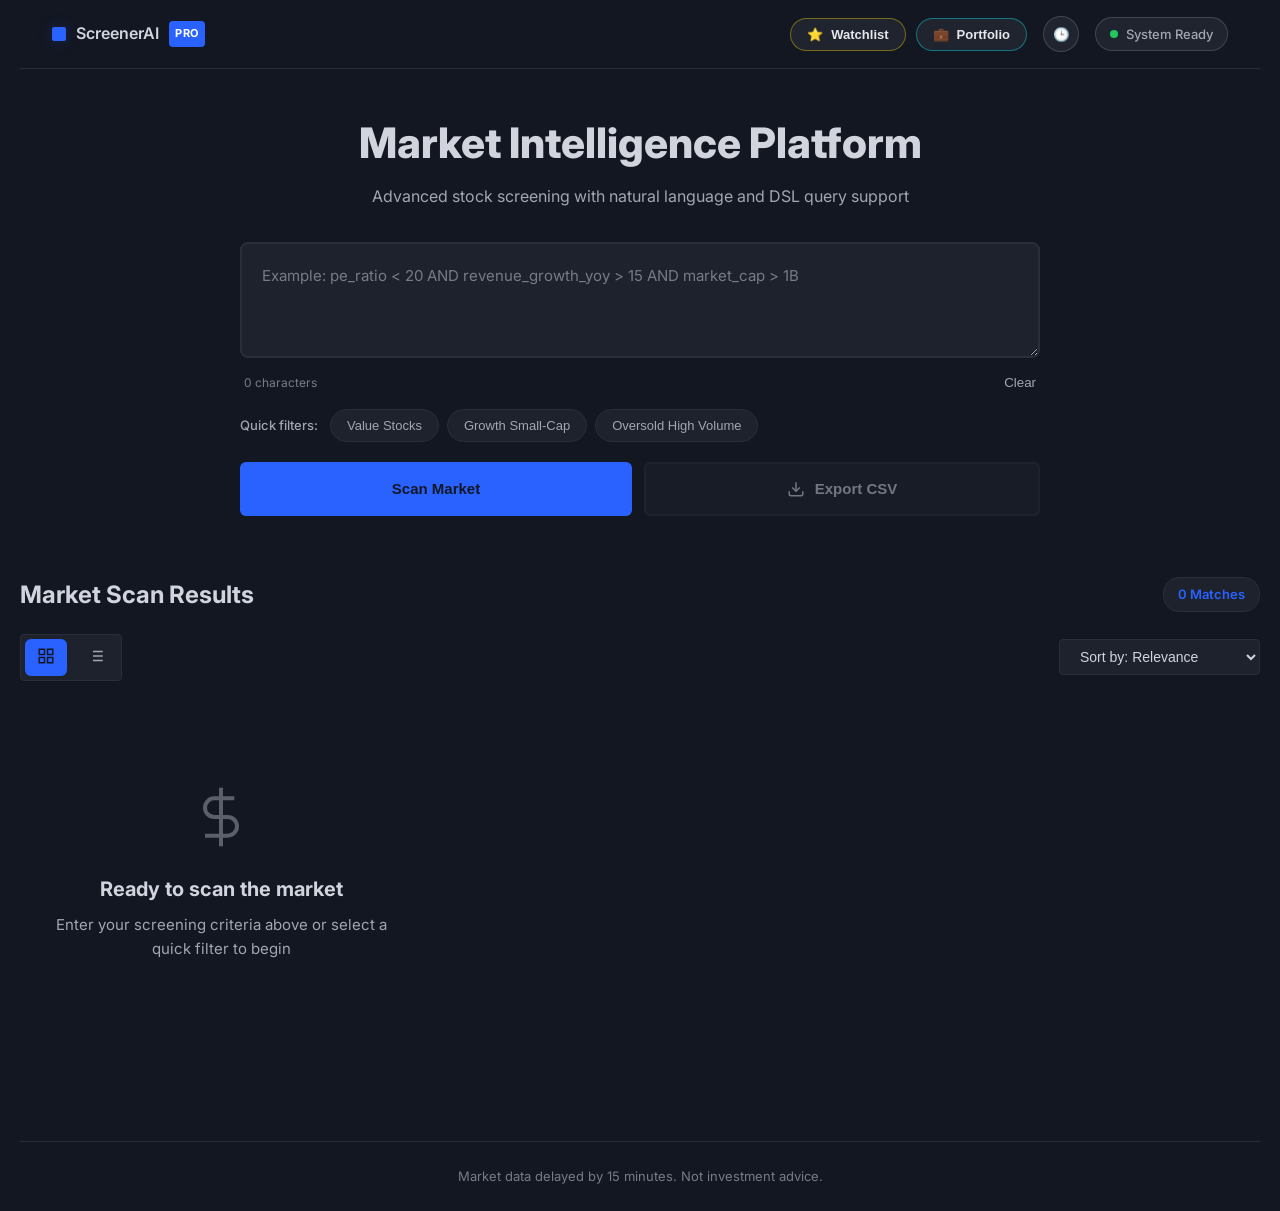
==== Frontend/index.html @ 5fd3835f "Final Submission: AI Stock Screener v1.0" ====
<!DOCTYPE html>
<html lang="en">
<head>
    <meta charset="UTF-8">
    <meta name="viewport" content="width=device-width, initial-scale=1.0">
    <meta name="description" content="Professional AI-powered stock screener with advanced filtering and real-time market intelligence">
    <title>ScreenerAI Pro | Advanced Stock Market Intelligence</title>
    <link rel="stylesheet" href="style.css?v=pro">
    <link rel="preconnect" href="https://fonts.googleapis.com">
    <link rel="preconnect" href="https://fonts.gstatic.com" crossorigin>
    <link href="https://fonts.googleapis.com/css2?family=Inter:wght@400;500;600;700;800&display=swap" rel="stylesheet">

</head>
<body>
    <div class="app-shell">

       <header class="header">
  <div class="brand">
    <div class="logo-sq"></div>
    <span class="brand-text">ScreenerAI</span>
    <span class="version-badge">PRO</span>
  </div>

  <div class="header-actions">

    <div class="nav-group">
      <button class="nav-btn watchlist-btn" id="watchlistBtn">
        ⭐ <span>Watchlist</span>
      </button>

      <button class="nav-btn portfolio-btn" onclick="window.location.href='portfolio.html'">
        💼 <span>Portfolio</span>
      </button>
    </div>

    <button class="icon-btn" id="historyBtn" title="Query History">
      🕒
    </button>

    <div class="status-pill">
      <span class="status-indicator"></span>
      System Ready
    </div>

  </div>
</header>

        <main class="main-content">

            <section class="search-section">
                <div class="section-header">
                    <h1>Market Intelligence Platform</h1>
                    <p class="subtitle">Advanced stock screening with natural language and DSL query support</p>
                </div>

                <div class="search-container">

                    <div class="query-wrapper">
                        <textarea 
                            id="queryInput" 
                            placeholder="Example: pe_ratio < 20 AND revenue_growth_yoy > 15 AND market_cap > 1B"
                            aria-label="Stock screening query"
                            rows="3"
                        ></textarea>
                        <div class="query-meta">
                            <span class="char-count" id="charCount">0 characters</span>
                            <button class="text-btn" id="clearBtn">Clear</button>
                        </div>
                    </div>

                    <div class="examples-section">
                        <span class="examples-label">Quick filters:</span>
                        <div class="example-chips">
                            <button class="chip" data-query="pe_ratio < 15 AND dividend_yield > 2">Value Stocks</button>
                            <button class="chip" data-query="revenue_growth_yoy > 20 AND market_cap < 2B">Growth Small-Cap</button>
                            <button class="chip" data-query="rsi < 30 AND volume > avg_volume * 2">Oversold High Volume</button>
                        </div>
                    </div>

                    <div class="action-row">
                        <button id="runBtn" class="action-btn primary">
                            <span id="btnText">Scan Market</span>
                            <div id="loader" class="loader" aria-hidden="true"></div>
                        </button>
                        <button id="exportBtn" class="action-btn secondary" disabled>
                            <svg width="18" height="18" viewBox="0 0 24 24" fill="none" stroke="currentColor" stroke-width="2">
                                <path d="M21 15v4a2 2 0 0 1-2 2H5a2 2 0 0 1-2-2v-4"/>
                                <polyline points="7 10 12 15 17 10"/>
                                <line x1="12" y1="15" x2="12" y2="3"/>
                            </svg>
                            Export CSV
                        </button>
                    </div>
                </div>
            </section>

            <div id="toastContainer" class="toast-container" role="alert" aria-live="assertive"></div>

            <section class="results-section">
                <div class="section-meta">
                    <div class="results-header">
                        <h2>Market Scan Results</h2>
                        <span id="stockCount" class="count-tag">0 Matches</span>
                    </div>

                    <div class="results-controls">
                        <div class="view-toggle">
                            <button class="toggle-btn active" data-view="grid" aria-label="Grid view">
                                <svg width="18" height="18" viewBox="0 0 24 24" fill="none" stroke="currentColor" stroke-width="2">
                                    <rect x="3" y="3" width="7" height="7"/>
                                    <rect x="14" y="3" width="7" height="7"/>
                                    <rect x="14" y="14" width="7" height="7"/>
                                    <rect x="3" y="14" width="7" height="7"/>
                                </svg>
                            </button>
                            <button class="toggle-btn" data-view="table" aria-label="Table view">
                                <svg width="18" height="18" viewBox="0 0 24 24" fill="none" stroke="currentColor" stroke-width="2">
                                    <line x1="8" y1="6" x2="21" y2="6"/>
                                    <line x1="8" y1="12" x2="21" y2="12"/>
                                    <line x1="8" y1="18" x2="21" y2="18"/>
                                    <line x1="3" y1="6" x2="3.01" y2="6"/>
                                    <line x1="3" y1="12" x2="3.01" y2="12"/>
                                    <line x1="3" y1="18" x2="3.01" y2="18"/>
                                </svg>
                            </button>
                        </div>

                        <select id="sortSelect" class="sort-select" aria-label="Sort results">
                            <option value="relevance">Sort by: Relevance</option>
                            <option value="pe_asc">P/E Ratio (Low to High)</option>
                            <option value="pe_desc">P/E Ratio (High to Low)</option>
                            <option value="market_cap_desc">Market Cap (Largest)</option>
                            <option value="volume_desc">Volume (Highest)</option>
                        </select>
                    </div>
                </div>

                <div id="resultsList" class="results-grid" role="region" aria-label="Stock results">
                    <div class="empty-state">
                        <svg width="64" height="64" viewBox="0 0 24 24" fill="none" stroke="currentColor" stroke-width="1.5">
                            <line x1="12" y1="1" x2="12" y2="23"/>
                            <path d="M17 5H9.5a3.5 3.5 0 0 0 0 7h5a3.5 3.5 0 0 1 0 7H6"/>
                        </svg>
                        <h3>Ready to scan the market</h3>
                        <p>Enter your screening criteria above or select a quick filter to begin</p>
                    </div>
                </div>
                <section class="results-section" id="watchlistSection" style="display:none;">
  <div class="section-meta">
    <h2>My Watchlist</h2>
  </div>
  <div id="watchlistList" class="results-grid"></div>
</section>

                <div id="pagination" class="pagination" hidden></div>
            </section>
        </main>

        <footer class="footer">
            <p>Market data delayed by 15 minutes. Not investment advice.</p>
        </footer>
    </div>

    <script src="script.js"></script>
</body>
</html>
---- Frontend/style.css ----
:root {
    --bg-main: #131722;
    --bg-card: #1e222d;
    --bg-elevated: #2a2e39;
    --accent: #2962ff;
    --accent-hover: #1e4ebd;
    --accent-glow: rgba(41, 98, 255, 0.2);
    --success: #26a69a;
    --error: #ef5350;
    --warning: #ffb74d;
    --text-high: #d1d4dc;
    --text-mid: #a3a6af;
    --text-low: #787b86;
    --border: #2a2e39;
    --border-hover: #363a45;

    --radius-sm: 4px;
    --radius-md: 6px;
    --radius-lg: 8px;
    --radius-xl: 12px;

    --shadow-sm: 0 1px 3px rgba(0, 0, 0, 0.4);
    --shadow-md: 0 4px 6px rgba(0, 0, 0, 0.4);
    --shadow-lg: 0 10px 15px rgba(0, 0, 0, 0.4);
    --shadow-glow: none;

    --transition: 0.15s ease-in-out;
}

* {
    margin: 0;
    padding: 0;
    box-sizing: border-box;
}

body {
    background-color: var(--bg-main);
    color: var(--text-high);
    font-family: 'Inter', -apple-system, BlinkMacSystemFont, 'Segoe UI', Roboto, sans-serif;
    line-height: 1.6;
    -webkit-font-smoothing: antialiased;
    -moz-osx-font-smoothing: grayscale;
}

.app-shell {
    min-height: 100vh;
    max-width: 1400px;
    margin: 0 auto;
    padding: 0 20px;
}

.header {
    display: flex;
    justify-content: space-between;
    align-items: center;
    padding: 24px 0;
    border-bottom: 1px solid var(--border);
}

.brand {
    display: flex;
    align-items: center;
    gap: 12px;
    font-size: 22px;
    font-weight: 600;
}

.logo-sq {
    width: 18px;
    height: 18px;
    background: var(--accent);
    border-radius: 4px;
    box-shadow: 0 0 16px var(--accent-glow);
}

.version-badge {
    padding: 4px 10px;
    background: var(--accent);
    color: var(--bg-main);
    font-size: 11px;
    font-weight: 700;
    border-radius: 6px;
    text-transform: uppercase;
    letter-spacing: 0.5px;
}

.header-actions {
    display: flex;
    align-items: center;
    gap: 16px;
}

.status-pill {
    display: flex;
    align-items: center;
    gap: 8px;
    padding: 8px 16px;
    background: var(--bg-card);
    border: 1px solid var(--border);
    border-radius: 20px;
    font-size: 13px;
    font-weight: 500;
    color: var(--text-mid);
}

.status-indicator {
    width: 8px;
    height: 8px;
    background: var(--success);
    border-radius: 50%;
    animation: pulse 2s ease-in-out infinite;
}

@keyframes pulse {
    0%, 100% { opacity: 1; }
    50% { opacity: 0.5; }
}

.main-content {
    padding: 40px 0;
}

.search-section {
    margin-bottom: 48px;
}

.section-header {
    margin-bottom: 32px;
    text-align: center;
}

.section-header h1 {
    font-size: 42px;
    font-weight: 800;
    margin-bottom: 8px;
    color: var(--text-high);
}
.subtitle {
font-size: 16px;
color: var(--text-mid);
font-weight: 400;
}
.search-container {
max-width: 800px;
margin: 0 auto;
}

.query-wrapper {
margin-bottom: 16px;
}
textarea {
width: 100%;
background: var(--bg-card);
border: 2px solid var(--border);
border-radius: var(--radius-lg);
padding: 20px;
color: var(--text-high);
font-size: 15px;
font-family: 'Inter', monospace;
line-height: 1.6;
resize: vertical;
min-height: 100px;
transition: var(--transition);
}
textarea:focus {
outline: none;
border-color: var(--accent);
box-shadow: var(--shadow-glow);
}
textarea::placeholder {
color: var(--text-low);
}
.query-meta {
display: flex;
justify-content: space-between;
align-items: center;
margin-top: 8px;
padding: 0 4px;
}
.char-count {
font-size: 12px;
color: var(--text-low);
}

.examples-section {
display: flex;
align-items: center;
gap: 12px;
margin-bottom: 20px;
flex-wrap: wrap;
}
.examples-label {
font-size: 13px;
color: var(--text-mid);
font-weight: 500;
}
.example-chips {
display: flex;
gap: 8px;
flex-wrap: wrap;
}
.chip {
padding: 8px 16px;
background: var(--bg-card);
border: 1px solid var(--border);
border-radius: 20px;
color: var(--text-mid);
font-size: 13px;
font-weight: 500;
cursor: pointer;
transition: var(--transition);
}
.chip:hover {
background: var(--bg-elevated);
border-color: var(--accent);
color: var(--accent);
transform: translateY(-1px);
}

.action-row {
display: flex;
gap: 12px;
}
.action-btn {
flex: 1;
display: flex;
align-items: center;
justify-content: center;
gap: 10px;
padding: 16px 24px;
border: none;
border-radius: var(--radius-md);
font-size: 15px;
font-weight: 700;
cursor: pointer;
transition: var(--transition);
position: relative;
}
.action-btn.primary {
background: var(--accent);
color: var(--bg-main);
box-shadow: var(--shadow-glow);
}
.action-btn.primary:hover:not(:disabled) {
background: var(--accent-hover);
transform: translateY(-2px);
box-shadow: 0 6px 28px var(--accent-glow);
}
.action-btn.secondary {
background: var(--bg-card);
color: var(--text-high);
border: 2px solid var(--border);
}
.action-btn.secondary:hover:not(:disabled) {
background: var(--bg-elevated);
border-color: var(--accent);
}
.action-btn:disabled {
opacity: 0.5;
cursor: not-allowed;
}
.text-btn, .icon-btn, .icon-btn-sm {
background: none;
border: none;
color: var(--text-mid);
cursor: pointer;
transition: var(--transition);
}
.text-btn:hover {
color: var(--accent);
}
.icon-btn {
padding: 8px;
border-radius: var(--radius-sm);
}
.icon-btn:hover {
background: var(--bg-card);
color: var(--accent);
}
.icon-btn-sm {
padding: 6px;
border-radius: 6px;
}
.icon-btn-sm:hover {
background: var(--bg-elevated);
color: var(--accent);
}

.loader {
width: 20px;
height: 20px;
border: 3px solid rgba(0, 0, 0, 0.15);
border-top-color: var(--bg-main);
border-radius: 50%;
animation: spin 0.8s linear infinite;
display: none;
}
@keyframes spin {
to { transform: rotate(360deg); }
}

.toast-container {
position: fixed;
top: 20px;
right: 20px;
z-index: 1000;
display: flex;
flex-direction: column;
gap: 12px;
max-width: 400px;
}
.toast {
display: flex;
align-items: center;
gap: 12px;
padding: 16px 20px;
background: var(--bg-elevated);
border: 1px solid var(--border);
border-left: 4px solid var(--accent);
border-radius: var(--radius-md);
box-shadow: var(--shadow-lg);
transform: translateX(400px);
opacity: 0;
transition: var(--transition);
}
.toast.show {
transform: translateX(0);
opacity: 1;
}
.toast-success { border-left-color: var(--success); }
.toast-error { border-left-color: var(--error); }
.toast-warning { border-left-color: var(--warning); }
.toast svg {
flex-shrink: 0;
}
.toast-close {
margin-left: auto;
background: none;
border: none;
color: var(--text-mid);
font-size: 24px;
line-height: 1;
cursor: pointer;
padding: 0 4px;
}
.toast-close:hover {
color: var(--text-high);
}

.results-section {
margin-top: 60px;
}
.section-meta {
margin-bottom: 24px;
}
.results-header {
display: flex;
justify-content: space-between;
align-items: center;
margin-bottom: 20px;
}
.results-header h2 {
font-size: 24px;
font-weight: 700;
}
.count-tag {
padding: 6px 14px;
background: var(--bg-card);
border: 1px solid var(--border);
border-radius: 16px;
font-size: 13px;
font-weight: 600;
color: var(--accent);
}
.results-controls {
display: flex;
justify-content: space-between;
align-items: center;
gap: 16px;
}
.view-toggle {
display: flex;
gap: 8px;
background: var(--bg-card);
padding: 4px;
border-radius: var(--radius-sm);
border: 1px solid var(--border);
}
.toggle-btn {
padding: 8px 12px;
background: transparent;
border: none;
border-radius: 6px;
color: var(--text-mid);
cursor: pointer;
transition: var(--transition);
}
.toggle-btn.active {
background: var(--accent);
color: var(--bg-main);
}
.sort-select {
padding: 8px 16px;
background: var(--bg-card);
border: 1px solid var(--border);
border-radius: var(--radius-sm);
color: var(--text-high);
font-size: 14px;
cursor: pointer;
transition: var(--transition);
}
.sort-select:focus {
outline: none;
border-color: var(--accent);
}

.results-grid {
display: grid;
grid-template-columns: repeat(auto-fill, minmax(320px, 1fr));
gap: 16px;
}
@media (max-width: 768px) {
.results-grid {
grid-template-columns: 1fr;
}
}

.stock-card {
background: var(--bg-card);
border: 1px solid var(--border);
border-radius: var(--radius-lg);
padding: 20px;
cursor: pointer;
transition: var(--transition);
animation: fadeIn 0.4s ease-out;
}
.stock-card:hover {
background: var(--bg-elevated);
border-color: var(--accent);
transform: translateY(-2px);
box-shadow: var(--shadow-md);
}
@keyframes fadeIn {
from {
opacity: 0;
transform: translateY(20px);
}
to {
opacity: 1;
transform: translateY(0);
}
}
.card-header {
display: flex;
justify-content: space-between;
align-items: flex-start;
margin-bottom: 16px;
}
.ticker {
font-size: 20px;
font-weight: 800;
color: var(--accent);
margin-bottom: 4px;
}
.comp-name {
font-size: 13px;
color: var(--text-mid);
font-weight: 500;
}
.favorite.active svg {
fill: var(--warning);
stroke: var(--warning);
}
.card-metrics {
display: grid;
grid-template-columns: repeat(2, 1fr);
gap: 12px;
margin-bottom: 16px;
padding-bottom: 16px;
border-bottom: 1px solid var(--border);
}
.metric {
display: flex;
flex-direction: column;
gap: 4px;
}
.metric-label {
font-size: 11px;
text-transform: uppercase;
letter-spacing: 0.5px;
color: var(--text-low);
font-weight: 600;
}
.metric-value {
font-size: 16px;
font-weight: 700;
color: var(--text-high);
}
.card-footer {
display: flex;
justify-content: space-between;
align-items: center;
}
.price {
font-size: 20px;
font-weight: 700;
color: var(--text-high);
}
.change {
font-size: 14px;
font-weight: 700;
padding: 4px 10px;
border-radius: 6px;
}
.change.positive {
background: rgba(0, 255, 136, 0.1);
color: var(--success);
}
.change.negative {
background: rgba(255, 77, 77, 0.1);
color: var(--error);
}

.table-wrapper {
overflow-x: auto;
background: var(--bg-card);
border: 1px solid var(--border);
border-radius: var(--radius-lg);
}
.results-table {
width: 100%;
border-collapse: collapse;
}
.results-table th {
padding: 16px;
text-align: left;
font-size: 12px;
font-weight: 700;
text-transform: uppercase;
letter-spacing: 0.5px;
color: var(--text-mid);
border-bottom: 1px solid var(--border);
background: var(--bg-elevated);
}
.results-table td {
padding: 16px;
border-bottom: 1px solid var(--border);
}
.results-table tr:last-child td {
border-bottom: none;
}
.results-table tr:hover {
background: var(--bg-elevated);
}

.empty-state {
display: flex;
flex-direction: column;
align-items: center;
justify-content: center;
padding: 80px 20px;
text-align: center;
color: var(--text-mid);
}
.empty-state svg {
margin-bottom: 24px;
opacity: 0.5;
}
.empty-state h3 {
font-size: 20px;
font-weight: 700;
color: var(--text-high);
margin-bottom: 8px;
}
.empty-state p {
font-size: 15px;
color: var(--text-mid);
max-width: 400px;
}

.footer {
margin-top: 60px;
padding: 24px 0;
border-top: 1px solid var(--border);
text-align: center;
}
.footer p {
font-size: 13px;
color: var(--text-low);
}

@media (max-width: 768px) {
.app-shell {
padding: 0 16px;
}
.section-header h1 {
    font-size: 32px;
}

.action-row {
    flex-direction: column;
}

.results-controls {
    flex-direction: column;
    align-items: stretch;
}

.toast-container {
    left: 16px;
    right: 16px;
    max-width: none;
}
}

@media (prefers-reduced-motion: reduce) {
* {
animation: none !important;
transition: none !important;
}
}

button:focus-visible,
textarea:focus-visible,
select:focus-visible {
outline: 2px solid var(--accent);
outline-offset: 2px;
}

.stock-card {
  background: var(--bg-card);
  border: 1px solid var(--border);
  border-radius: var(--radius-md);
  padding: 16px 20px;
  cursor: pointer;
  transition: all 0.15s ease;
  display: flex;
  flex-direction: column;
  gap: 10px;
  min-height: 120px;
  box-shadow: var(--shadow-sm);
}

.stock-card:hover {
  transform: translateY(-2px);
  box-shadow: var(--shadow-md);
  border-color: var(--accent);
}

.card-top {
  display: flex;
  justify-content: space-between;
  align-items: center;
}

.symbol {
  font-size: 18px;
  font-weight: 700;
  letter-spacing: 0.5px;
  color: #ffffff;
}

.company-name {
  font-size: 13px;
  color: #9aa4bf;
  line-height: 1.3;
}

.price-row {
  display: flex;
  justify-content: space-between;
  align-items: center;
}

.price {
  font-size: 20px;
  font-weight: 700;
  color: #00f7ff;
}

.pe {
  font-size: 13px;
  color: var(--text-mid);
  background: var(--bg-elevated);
  border: 1px solid var(--border);
  padding: 4px 8px;
  border-radius: 4px;
}

.star-btn {
  background: rgba(255,255,255,0.08);
  border: none;
  border-radius: 8px;
  padding: 6px 8px;
  cursor: pointer;
  font-size: 14px;
  transition: 0.2s;
}

.star-btn:hover {
  background: rgba(255,215,0,0.2);
}

.header-btn {
  display: flex;
  align-items: center;
  gap: 6px;
  padding: 8px 14px;
  border-radius: 999px;
  font-size: 13px;
  font-weight: 600;
  cursor: pointer;
  border: 1px solid transparent;
  background: rgba(255, 255, 255, 0.06);
  color: #e5e7eb;
  transition: all 0.25s ease;
}

.watchlist-btn {
  border-color: rgba(255, 215, 0, 0.35);
}

.watchlist-btn:hover {
  background: rgba(255, 215, 0, 0.15);
  box-shadow: 0 0 14px rgba(255, 215, 0, 0.4);
}

.portfolio-btn {
  border-color: rgba(0, 242, 255, 0.35);
}

.portfolio-btn:hover {
  background: rgba(0, 242, 255, 0.15);
  box-shadow: 0 0 14px rgba(0, 242, 255, 0.45);
}

.header-btn span {
  letter-spacing: 0.3px;
}

.watchlist-btn {
  border-color: rgba(255, 215, 0, 0.35);
}

.watchlist-btn:hover {
  background: rgba(255, 215, 0, 0.18);
  box-shadow: 0 0 14px rgba(255, 215, 0, 0.4);
  transform: translateY(-1px);
}

.header {
  display: flex;
  justify-content: space-between;
  align-items: center;
  padding: 16px 32px;
  border-bottom: 1px solid var(--border);
  background: var(--bg-main);
}

.brand {
  display: flex;
  align-items: center;
  gap: 10px;
}

.logo-sq {
  width: 14px;
  height: 14px;
  background: var(--accent);
  border-radius: 2px;
}

.brand-text {
  font-size: 16px;
  font-weight: 600;
  color: var(--text-high);
}

.version-badge {
  background: var(--accent);
  color: #ffffff;
  font-size: 11px;
  font-weight: 700;
  padding: 4px 6px;
  border-radius: 4px;
}

.header-actions {
  display: flex;
  align-items: center;
  gap: 16px;
}

.nav-group {
  display: flex;
  gap: 10px;
}

.nav-btn {
  display: flex;
  align-items: center;
  gap: 8px;
  padding: 8px 16px;
  border-radius: 999px;
  font-size: 13px;
  font-weight: 600;
  cursor: pointer;
  background: rgba(255,255,255,0.06);
  border: 1px solid transparent;
  color: #e5e7eb;
  transition: all 0.25s ease;
}

.nav-btn span {
  position: relative;
  top: 0.5px;
}

.watchlist-btn {
  border-color: rgba(255,215,0,0.4);
}

.watchlist-btn:hover {
  background: rgba(255,215,0,0.15);
  box-shadow: 0 0 12px rgba(255,215,0,0.35);
  transform: translateY(-1px);
}

.portfolio-btn {
  border-color: rgba(0,242,255,0.4);
}

.portfolio-btn:hover {
  background: rgba(0,242,255,0.15);
  box-shadow: 0 0 12px rgba(0,242,255,0.4);
  transform: translateY(-1px);
}

.icon-btn {
  background: rgba(255,255,255,0.06);
  border: 1px solid rgba(255,255,255,0.15);
  border-radius: 50%;
  width: 36px;
  height: 36px;
  cursor: pointer;
  color: #cbd5e1;
  transition: all 0.2s ease;
}

.icon-btn:hover {
  background: rgba(255,255,255,0.12);
}

.status-pill {
  display: flex;
  align-items: center;
  gap: 8px;
  padding: 6px 14px;
  border-radius: 999px;
  font-size: 13px;
  background: rgba(255,255,255,0.06);
  border: 1px solid rgba(255,255,255,0.15);
}

.status-indicator {
  width: 8px;
  height: 8px;
  background: #22c55e;
  border-radius: 50%;
}
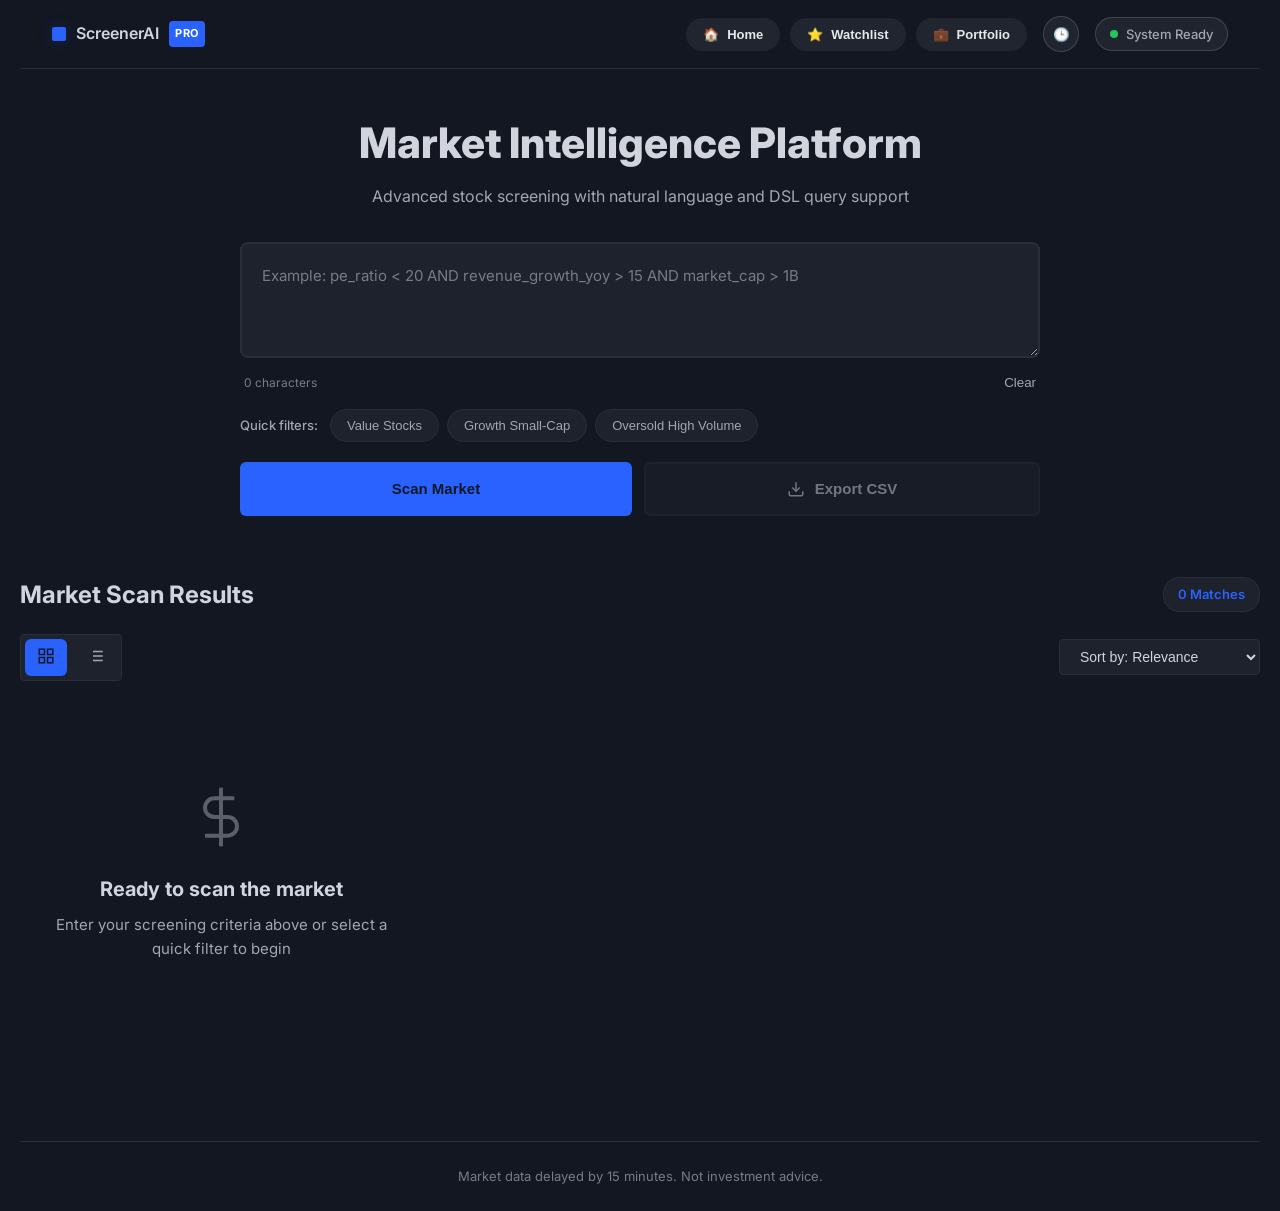
==== commit 0a1740b6: "feat: upgrade to gemini-1.5-flash and sync Portfolio/Watchlist UI" ====
--- a/Frontend/index.html
+++ b/Frontend/index.html
@@ -24,11 +24,15 @@
   <div class="header-actions">
 
     <div class="nav-group">
-      <button class="nav-btn watchlist-btn" id="watchlistBtn">
+      <button class="nav-btn" onclick="window.location.href='index.html'">
+        🏠 <span>Home</span>
+      </button>
+
+      <button class="nav-btn" onclick="window.location.href='watchlist.html'">
         ⭐ <span>Watchlist</span>
       </button>
 
-      <button class="nav-btn portfolio-btn" onclick="window.location.href='portfolio.html'">
+      <button class="nav-btn" onclick="window.location.href='portfolio.html'">
         💼 <span>Portfolio</span>
       </button>
     </div>
